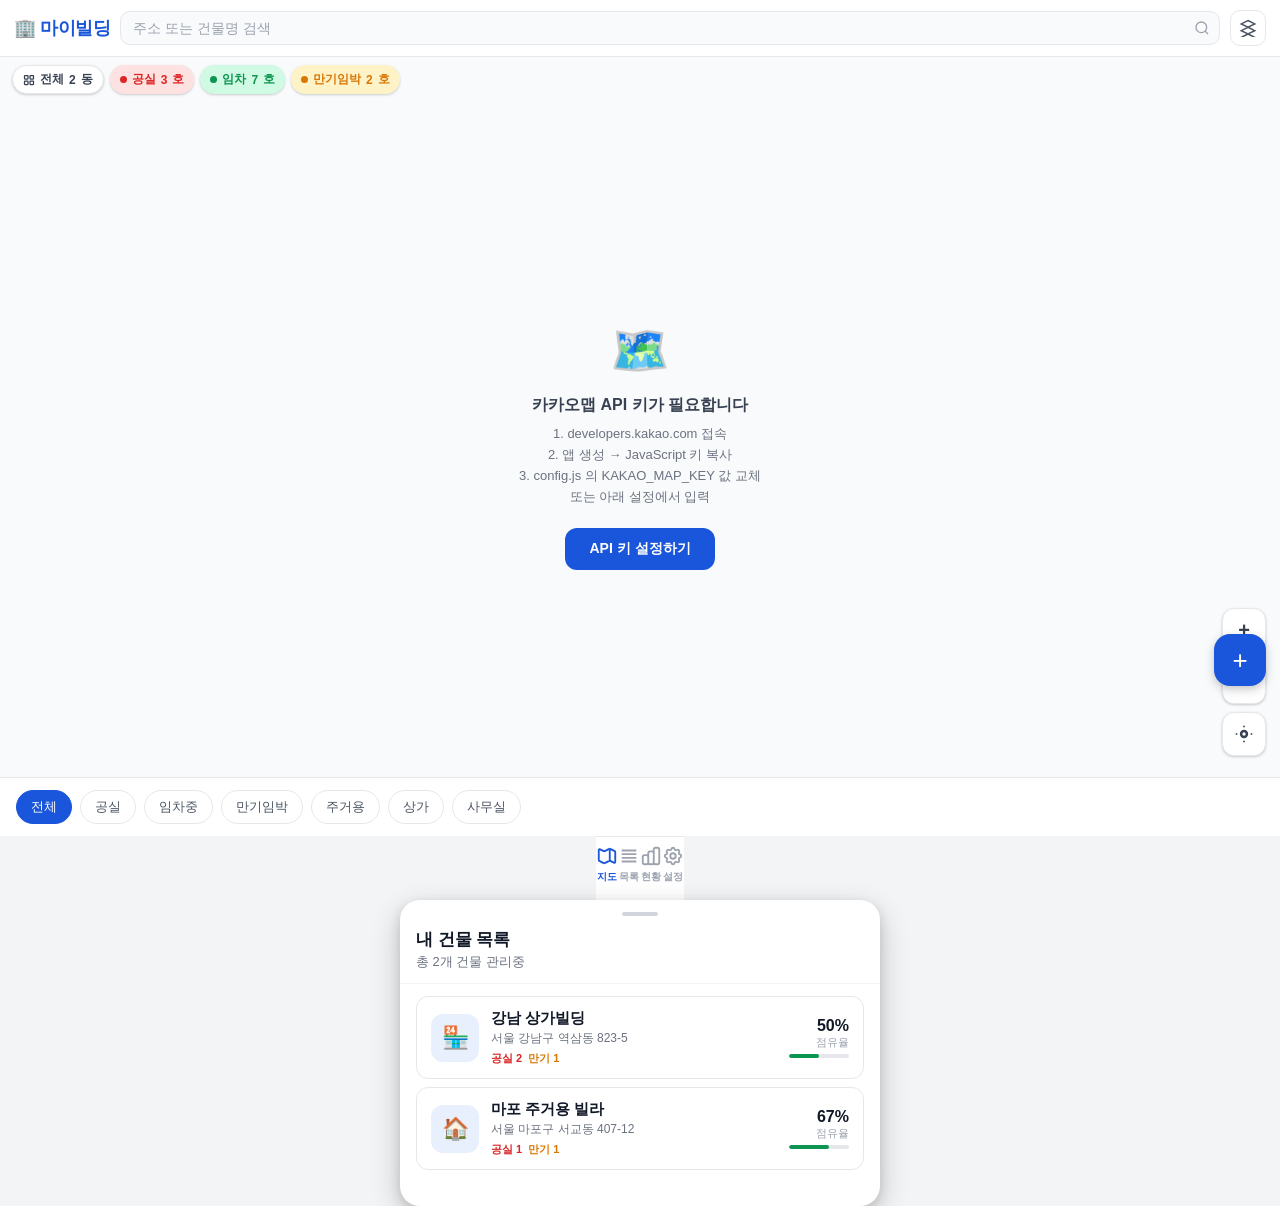
==== REMS/src/main/resources/static/index.html @ eef6f263 "just do it!" ====
<!DOCTYPE html>
<html lang="ko">
<head>
    <meta charset="UTF-8">
    <meta name="viewport" content="width=device-width, initial-scale=1.0, maximum-scale=1.0, user-scalable=no">
    <meta name="theme-color" content="#1a56db">
    <meta name="apple-mobile-web-app-capable" content="yes">
    <meta name="apple-mobile-web-app-status-bar-style" content="default">
    <meta name="apple-mobile-web-app-title" content="마이빌딩">
    <title>마이빌딩 — 부동산 현황 관리</title>
    <link rel="manifest" href="manifest.json">
    <link rel="apple-touch-icon" href="icons/icon-192.png">

    <!-- 스타일시트 -->
    <link rel="stylesheet" href="styles.css">
</head>
<body>
<div id="app">
    <!-- TOP BAR -->
    <div id="topbar">
        <div class="logo">🏢 마이빌딩</div>
        <div id="search-wrap" style="position:relative;">
            <input id="search-input" type="text" placeholder="주소 또는 건물명 검색" autocomplete="off">
            <svg class="search-icon" width="16" height="16" fill="none" viewBox="0 0 24 24" stroke="currentColor" stroke-width="2">
                <circle cx="11" cy="11" r="8"/><path d="m21 21-4.35-4.35"/>
            </svg>
            <div id="search-results"></div>
        </div>
        <div id="topbar-actions">
            <button class="icon-btn" id="layer-btn" title="레이어">
                <svg width="18" height="18" fill="none" viewBox="0 0 24 24" stroke="currentColor" stroke-width="2">
                    <path d="M12 2l9 4.5-9 4.5-9-4.5L12 2zm0 9l9 4.5-9 4.5-9-4.5 9-4.5zm0 9l9 4.5-9 4.5-9-4.5 9-4.5"/>
                </svg>
            </button>
        </div>
    </div>

    <!-- MAP AREA -->
    <div id="map-wrap">
        <div id="map"></div>

        <!-- Stats bar -->
        <div id="stats-bar">
            <div class="stat-chip all" id="stat-all">
                <svg width="12" height="12" fill="none" viewBox="0 0 24 24" stroke="currentColor" stroke-width="2.5">
                    <rect x="3" y="3" width="7" height="7" rx="1"/><rect x="14" y="3" width="7" height="7" rx="1"/>
                    <rect x="3" y="14" width="7" height="7" rx="1"/><rect x="14" y="14" width="7" height="7" rx="1"/>
                </svg>
                전체 <span id="cnt-all">0</span>동
            </div>
            <div class="stat-chip empty">
                <div class="stat-dot"></div> 공실 <span id="cnt-empty">0</span>호
            </div>
            <div class="stat-chip occupied">
                <div class="stat-dot"></div> 임차 <span id="cnt-occupied">0</span>호
            </div>
            <div class="stat-chip expiring">
                <div class="stat-dot"></div> 만기임박 <span id="cnt-expiring">0</span>호
            </div>
        </div>

        <!-- Map picker UI -->
        <div id="map-picker-bar">📍 지도를 이동해서 건물 위치를 설정하세요</div>
        <div id="map-picker-crosshair">
            <svg width="40" height="60" viewBox="0 0 40 60">
                <circle cx="20" cy="20" r="12" fill="#1a56db" opacity="0.9"/>
                <circle cx="20" cy="20" r="5" fill="white"/>
                <path d="M20 32 L20 50" stroke="#1a56db" stroke-width="2.5" stroke-linecap="round"/>
            </svg>
        </div>
        <button id="map-picker-confirm">✓ 이 위치로 설정</button>

        <!-- Floating controls -->
        <div class="map-float-controls">
            <button class="map-ctrl-btn" id="zoom-in-btn">+</button>
            <button class="map-ctrl-btn" id="zoom-out-btn">−</button>
            <button class="map-ctrl-btn" id="my-location-btn" title="내 위치">
                <svg width="20" height="20" fill="none" viewBox="0 0 24 24" stroke="currentColor" stroke-width="2">
                    <circle cx="12" cy="12" r="3"/><path d="M12 2v2m0 16v2M2 12h2m16 0h2"/>
                    <path d="M12 8a4 4 0 100 8 4 4 0 000-8z"/>
                </svg>
            </button>
        </div>
        <button id="add-btn-float" title="건물 추가">+</button>

        <!-- Filter bar -->
        <div id="filter-bar">
            <div class="filter-chip active" data-filter="all">전체</div>
            <div class="filter-chip" data-filter="empty">공실</div>
            <div class="filter-chip" data-filter="occupied">임차중</div>
            <div class="filter-chip" data-filter="expiring">만기임박</div>
            <div class="filter-chip" data-filter="residential">주거용</div>
            <div class="filter-chip" data-filter="commercial">상가</div>
            <div class="filter-chip" data-filter="office">사무실</div>
        </div>
    </div>

    <!-- BOTTOM SHEET -->
    <div id="bottom-sheet">
        <div class="sheet-handle" id="sheet-handle"></div>
        <div class="sheet-header" id="sheet-header">
            <button class="sheet-close" id="sheet-close" onclick="closeSheet()">✕</button>
            <div class="sheet-title" id="sheet-title">내 건물 목록</div>
            <div class="sheet-subtitle" id="sheet-subtitle">지도에서 건물을 선택하거나 + 버튼으로 추가하세요</div>
        </div>
        <div class="sheet-body" id="sheet-body"></div>
    </div>

    <!-- BOTTOM NAV -->
    <nav id="bottom-nav">
        <button class="nav-tab active" data-tab="map" onclick="switchTab('map')">
            <svg fill="none" viewBox="0 0 24 24" stroke="currentColor" stroke-width="2">
                <path d="M9 20l-5.447-2.724A1 1 0 013 16.382V5.618a1 1 0 011.447-.894L9 7m0 13l6-3m-6-10l6-3m0 13l4.553 2.276A1 1 0 0021 18.382V7.618a1 1 0 00-.553-.894L15 4m0 13V4"/>
            </svg>
            지도
        </button>
        <button class="nav-tab" data-tab="list" onclick="switchTab('list')">
            <svg fill="none" viewBox="0 0 24 24" stroke="currentColor" stroke-width="2">
                <path d="M4 6h16M4 10h16M4 14h16M4 18h16"/>
            </svg>
            목록
        </button>
        <button class="nav-tab" data-tab="stats" onclick="switchTab('stats')">
            <svg fill="none" viewBox="0 0 24 24" stroke="currentColor" stroke-width="2">
                <path d="M9 19v-6a2 2 0 00-2-2H5a2 2 0 00-2 2v6a2 2 0 002 2h2a2 2 0 002-2zm0 0V9a2 2 0 012-2h2a2 2 0 012 2v10m-6 0a2 2 0 002 2h2a2 2 0 002-2m0 0V5a2 2 0 012-2h2a2 2 0 012 2v14a2 2 0 01-2 2h-2a2 2 0 01-2-2z"/>
            </svg>
            현황
        </button>
        <button class="nav-tab" data-tab="settings" onclick="switchTab('settings')">
            <svg fill="none" viewBox="0 0 24 24" stroke="currentColor" stroke-width="2">
                <path d="M10.325 4.317c.426-1.756 2.924-1.756 3.35 0a1.724 1.724 0 002.573 1.066c1.543-.94 3.31.826 2.37 2.37a1.724 1.724 0 001.065 2.572c1.756.426 1.756 2.924 0 3.35a1.724 1.724 0 00-1.066 2.573c.94 1.543-.826 3.31-2.37 2.37a1.724 1.724 0 00-2.572 1.065c-.426 1.756-2.924 1.756-3.35 0a1.724 1.724 0 00-2.573-1.066c-1.543.94-3.31-.826-2.37-2.37a1.724 1.724 0 00-1.065-2.572c-1.756-.426-1.756-2.924 0-3.35a1.724 1.724 0 001.066-2.573c-.94-1.543.826-3.31 2.37-2.37.996.608 2.296.07 2.572-1.065z"/>
                <path d="M15 12a3 3 0 11-6 0 3 3 0 016 0z"/>
            </svg>
            설정
        </button>
    </nav>
</div>

<!-- MODAL -->
<div id="modal-overlay">
    <div id="modal">
        <div class="modal-header">
            <span class="modal-title" id="modal-title">건물 추가</span>
            <button class="modal-close" onclick="closeModal()">✕</button>
        </div>
        <div class="modal-body" id="modal-body"></div>
        <div class="modal-footer" id="modal-footer"></div>
    </div>
</div>

<!-- TOAST -->
<div id="toast"></div>

<!-- 설정 (민감한 값) -->
<script src="config.js"></script>
<!-- 앱 스크립트 -->
<script src="app.js"></script>
<!-- 카카오맵 SDK 동적 로드 -->
<script>
    (function () {
        var key = (window.APP_CONFIG && window.APP_CONFIG.KAKAO_MAP_KEY) || '';
        if (!key || key === 'YOUR_KAKAO_MAP_KEY') {
            // 키가 없으면 안내 화면 표시
            if (typeof showMapFallback === 'function') showMapFallback();
            return;
        }
        var s = document.createElement('script');
        s.src = 'https://dapi.kakao.com/v2/maps/sdk.js?appkey=' + key + '&libraries=services,clusterer&autoload=false';
        s.onload = function () { kakao.maps.load(initMap); };
        s.onerror = function () { if (typeof showMapFallback === 'function') showMapFallback(); };
        document.head.appendChild(s);
    })();
</script>
</body>
</html>
---- REMS/src/main/resources/static/styles.css ----
*, *::before, *::after { box-sizing: border-box; margin: 0; padding: 0; }

:root {
    --blue: #1a56db;
    --blue-light: #e8f0fe;
    --blue-mid: #3b82f6;
    --green: #0d9451;
    --green-light: #d1fae5;
    --red: #dc2626;
    --red-light: #fee2e2;
    --amber: #d97706;
    --amber-light: #fef3c7;
    --gray-50: #f9fafb;
    --gray-100: #f3f4f6;
    --gray-200: #e5e7eb;
    --gray-300: #d1d5db;
    --gray-400: #9ca3af;
    --gray-500: #6b7280;
    --gray-600: #4b5563;
    --gray-700: #374151;
    --gray-800: #1f2937;
    --gray-900: #111827;
    --white: #ffffff;
    --shadow-sm: 0 1px 3px rgba(0,0,0,0.12), 0 1px 2px rgba(0,0,0,0.08);
    --shadow-md: 0 4px 12px rgba(0,0,0,0.15), 0 2px 6px rgba(0,0,0,0.10);
    --shadow-lg: 0 10px 30px rgba(0,0,0,0.20), 0 4px 12px rgba(0,0,0,0.12);
    --radius-sm: 8px;
    --radius-md: 12px;
    --radius-lg: 16px;
    --radius-xl: 20px;
    --font: -apple-system, BlinkMacSystemFont, 'Pretendard', 'Apple SD Gothic Neo', 'Noto Sans KR', sans-serif;
}

html, body { height: 100%; overflow: hidden; font-family: var(--font); background: var(--gray-100); }

/* ===== APP SHELL ===== */
#app { display: flex; flex-direction: column; height: 100vh; height: 100dvh; }

/* TOP BAR */
#topbar {
    display: flex; align-items: center; gap: 10px;
    padding: 10px 14px; padding-top: max(10px, env(safe-area-inset-top));
    background: var(--white); border-bottom: 1px solid var(--gray-200);
    z-index: 100; flex-shrink: 0;
}
#topbar .logo {
    font-size: 18px; font-weight: 700; color: var(--blue);
    letter-spacing: -0.5px; flex-shrink: 0;
}
#search-wrap {
    flex: 1; position: relative;
}
#search-input {
    width: 100%; padding: 8px 36px 8px 12px; border-radius: 10px;
    border: 1px solid var(--gray-200); background: var(--gray-50);
    font-size: 14px; color: var(--gray-800); outline: none;
    font-family: var(--font);
    transition: border-color 0.2s, box-shadow 0.2s;
}
#search-input:focus { border-color: var(--blue); box-shadow: 0 0 0 3px rgba(26,86,219,0.12); background: var(--white); }
#search-input::placeholder { color: var(--gray-400); }
.search-icon {
    position: absolute; right: 10px; top: 50%; transform: translateY(-50%);
    color: var(--gray-400); pointer-events: none;
}
#topbar-actions { display: flex; gap: 6px; flex-shrink: 0; }
.icon-btn {
    width: 36px; height: 36px; border-radius: 10px; border: 1px solid var(--gray-200);
    background: var(--white); display: flex; align-items: center; justify-content: center;
    cursor: pointer; color: var(--gray-600); font-size: 18px;
    transition: background 0.15s, color 0.15s;
}
.icon-btn:active { background: var(--gray-100); }
.icon-btn.active { background: var(--blue); color: var(--white); border-color: var(--blue); }

/* MAP CONTAINER */
#map-wrap { flex: 1; position: relative; overflow: hidden; }
#map { width: 100%; height: 100%; }

/* MAP FLOATING CONTROLS */
.map-float-controls {
    position: absolute; right: 14px; bottom: 80px; z-index: 50;
    display: flex; flex-direction: column; gap: 8px;
}
.map-ctrl-btn {
    width: 44px; height: 44px; border-radius: 12px;
    background: var(--white); border: 1px solid var(--gray-200);
    box-shadow: var(--shadow-sm); display: flex; align-items: center;
    justify-content: center; cursor: pointer; color: var(--gray-700);
    font-size: 20px; font-weight: 700; transition: background 0.15s;
}
.map-ctrl-btn:active { background: var(--gray-100); }

#add-btn-float {
    position: absolute; right: 14px; bottom: 150px; z-index: 50;
    width: 52px; height: 52px; border-radius: 16px;
    background: var(--blue); border: none; color: var(--white);
    box-shadow: var(--shadow-md); display: flex; align-items: center;
    justify-content: center; cursor: pointer; font-size: 26px;
    transition: transform 0.2s, box-shadow 0.2s;
}
#add-btn-float:active { transform: scale(0.93); }

/* STATS BAR */
#stats-bar {
    position: absolute; top: 0; left: 0; right: 0; z-index: 40;
    padding: 8px 12px;
    display: flex; gap: 6px; overflow-x: auto; scrollbar-width: none;
}
#stats-bar::-webkit-scrollbar { display: none; }
.stat-chip {
    flex-shrink: 0; display: flex; align-items: center; gap: 5px;
    padding: 5px 10px; border-radius: 20px;
    font-size: 12px; font-weight: 600; white-space: nowrap;
    box-shadow: var(--shadow-sm);
}
.stat-chip.all { background: var(--white); color: var(--gray-700); border: 1px solid var(--gray-200); }
.stat-chip.empty { background: var(--red-light); color: var(--red); }
.stat-chip.occupied { background: var(--green-light); color: var(--green); }
.stat-chip.expiring { background: var(--amber-light); color: var(--amber); }
.stat-dot { width: 7px; height: 7px; border-radius: 50%; }
.stat-chip.empty .stat-dot { background: var(--red); }
.stat-chip.occupied .stat-dot { background: var(--green); }
.stat-chip.expiring .stat-dot { background: var(--amber); }

/* ===== BOTTOM SHEET ===== */
#bottom-sheet {
    position: absolute; left: 0; right: 0; bottom: 0; z-index: 200;
    background: var(--white);
    border-radius: var(--radius-xl) var(--radius-xl) 0 0;
    box-shadow: var(--shadow-lg);
    transform: translateY(100%);
    transition: transform 0.35s cubic-bezier(0.32, 0.72, 0, 1);
    max-height: 88vh; max-height: 88dvh;
    display: flex; flex-direction: column;
    padding-bottom: max(16px, env(safe-area-inset-bottom));
}
#bottom-sheet.peek { transform: translateY(calc(100% - 120px)); }
#bottom-sheet.half { transform: translateY(20%); }
#bottom-sheet.full { transform: translateY(0); }

/* 화면 정중앙 카드 표시 */
#bottom-sheet.center {
    top: 50%; bottom: auto; left: 50%;
    transform: translate(-50%, -50%);
    border-radius: var(--radius-xl);
    width: calc(100% - 32px); max-width: 460px;
    max-height: 80vh; max-height: 80dvh;
}

.sheet-handle {
    flex-shrink: 0; display: flex; justify-content: center; padding: 12px;
    cursor: grab;
}
.sheet-handle::after {
    content: ''; width: 36px; height: 4px; border-radius: 2px;
    background: var(--gray-300);
}

.sheet-header {
    flex-shrink: 0; padding: 0 16px 12px;
    border-bottom: 1px solid var(--gray-100);
    position: relative;
}
.sheet-close {
    display: none;
    position: absolute; top: -4px; right: 12px;
    width: 32px; height: 32px; border-radius: 8px; border: none;
    background: var(--gray-100); cursor: pointer; color: var(--gray-600);
    font-size: 16px; align-items: center; justify-content: center;
    z-index: 2;
}
#bottom-sheet.center .sheet-close { display: flex; }
.sheet-title { font-size: 17px; font-weight: 700; color: var(--gray-900); }
.sheet-subtitle { font-size: 13px; color: var(--gray-500); margin-top: 2px; }
.sheet-body { flex: 1; overflow-y: auto; padding: 12px 16px; }

/* BUILDING CARD IN SHEET */
.building-info-grid {
    display: grid; grid-template-columns: 1fr 1fr; gap: 10px; margin-bottom: 14px;
}
.info-card {
    background: var(--gray-50); border-radius: var(--radius-md);
    padding: 10px 12px;
}
.info-card-label { font-size: 11px; color: var(--gray-500); font-weight: 500; }
.info-card-value { font-size: 15px; font-weight: 700; color: var(--gray-900); margin-top: 2px; }

/* UNIT LIST */
.unit-list { display: flex; flex-direction: column; gap: 8px; }
.unit-item {
    display: flex; align-items: center; gap: 12px;
    padding: 12px 14px; border-radius: var(--radius-md);
    border: 1px solid var(--gray-200); background: var(--white);
    cursor: pointer; transition: border-color 0.15s;
}
.unit-item:active { background: var(--gray-50); }
.unit-item.empty { border-left: 3px solid var(--red); }
.unit-item.occupied { border-left: 3px solid var(--green); }
.unit-item.expiring { border-left: 3px solid var(--amber); }
.unit-status-badge {
    flex-shrink: 0; font-size: 10px; font-weight: 700;
    padding: 3px 7px; border-radius: 6px;
}
.unit-item.empty .unit-status-badge { background: var(--red-light); color: var(--red); }
.unit-item.occupied .unit-status-badge { background: var(--green-light); color: var(--green); }
.unit-item.expiring .unit-status-badge { background: var(--amber-light); color: var(--amber); }
.unit-name { font-size: 14px; font-weight: 600; color: var(--gray-900); }
.unit-detail { font-size: 12px; color: var(--gray-500); margin-top: 1px; }
.unit-rent { margin-left: auto; text-align: right; flex-shrink: 0; }
.unit-rent-main { font-size: 13px; font-weight: 700; color: var(--gray-900); }
.unit-rent-sub { font-size: 11px; color: var(--gray-400); }

/* BUILDING LIST MODE */
.building-list-item {
    display: flex; align-items: center; gap: 12px;
    padding: 12px 14px; border-radius: var(--radius-md);
    border: 1px solid var(--gray-200); background: var(--white);
    cursor: pointer; margin-bottom: 8px;
    transition: border-color 0.15s;
}
.building-list-item:active { background: var(--gray-50); }
.building-thumb {
    width: 48px; height: 48px; border-radius: 12px;
    background: var(--blue-light); display: flex; align-items: center;
    justify-content: center; font-size: 22px; flex-shrink: 0;
}
.building-list-name { font-size: 15px; font-weight: 700; color: var(--gray-900); }
.building-list-addr { font-size: 12px; color: var(--gray-500); margin-top: 2px; }
.building-occupancy {
    margin-left: auto; text-align: right; flex-shrink: 0;
}
.occupancy-pct { font-size: 16px; font-weight: 700; color: var(--gray-900); }
.occupancy-label { font-size: 11px; color: var(--gray-400); }
.occupancy-bar {
    margin-top: 4px; height: 4px; background: var(--gray-200);
    border-radius: 2px; width: 60px; overflow: hidden;
}
.occupancy-fill { height: 100%; border-radius: 2px; background: var(--green); }

/* ===== MODAL / FULL FORM ===== */
#modal-overlay {
    display: none; position: fixed; inset: 0; z-index: 500;
    background: rgba(0,0,0,0.45);
    align-items: flex-end;
}
#modal-overlay.show { display: flex; }

#modal {
    background: var(--white); border-radius: var(--radius-xl) var(--radius-xl) 0 0;
    width: 100%; max-height: 92vh; max-height: 92dvh;
    display: flex; flex-direction: column;
    padding-bottom: max(20px, env(safe-area-inset-bottom));
    animation: slideUp 0.3s cubic-bezier(0.32, 0.72, 0, 1);
}
@keyframes slideUp { from { transform: translateY(100%); } to { transform: translateY(0); } }

.modal-header {
    flex-shrink: 0; padding: 16px 16px 12px;
    border-bottom: 1px solid var(--gray-100);
    display: flex; align-items: center; justify-content: space-between;
}
.modal-title { font-size: 17px; font-weight: 700; color: var(--gray-900); }
.modal-close {
    width: 32px; height: 32px; border-radius: 8px; border: none;
    background: var(--gray-100); cursor: pointer; color: var(--gray-600);
    font-size: 18px; display: flex; align-items: center; justify-content: center;
}
.modal-body { flex: 1; overflow-y: auto; padding: 16px; }
.modal-footer {
    flex-shrink: 0; padding: 12px 16px;
    border-top: 1px solid var(--gray-100);
    display: flex; gap: 10px;
}

/* FORM ELEMENTS */
.form-group { margin-bottom: 16px; }
.form-label { font-size: 13px; font-weight: 600; color: var(--gray-700); margin-bottom: 6px; display: block; }
.form-input, .form-select, .form-textarea {
    width: 100%; padding: 10px 12px; border-radius: 10px;
    border: 1px solid var(--gray-200); background: var(--gray-50);
    font-size: 15px; color: var(--gray-900); outline: none;
    font-family: var(--font);
    transition: border-color 0.2s, box-shadow 0.2s;
}
.form-input:focus, .form-select:focus, .form-textarea:focus {
    border-color: var(--blue); box-shadow: 0 0 0 3px rgba(26,86,219,0.12);
    background: var(--white);
}
.form-textarea { resize: vertical; min-height: 80px; line-height: 1.5; }
.form-row { display: grid; grid-template-columns: 1fr 1fr; gap: 10px; }
.form-section-title {
    font-size: 13px; font-weight: 700; color: var(--blue);
    text-transform: uppercase; letter-spacing: 0.5px;
    margin: 20px 0 12px; padding-bottom: 8px;
    border-bottom: 1px solid var(--blue-light);
}

/* STATUS SELECTOR */
.status-selector { display: flex; gap: 8px; }
.status-option {
    flex: 1; padding: 9px 6px; border-radius: 10px;
    border: 1.5px solid var(--gray-200); text-align: center;
    cursor: pointer; font-size: 13px; font-weight: 600;
    transition: all 0.15s;
}
.status-option[data-status="empty"] { color: var(--red); }
.status-option[data-status="occupied"] { color: var(--green); }
.status-option[data-status="expiring"] { color: var(--amber); }
.status-option.selected[data-status="empty"] { background: var(--red-light); border-color: var(--red); }
.status-option.selected[data-status="occupied"] { background: var(--green-light); border-color: var(--green); }
.status-option.selected[data-status="expiring"] { background: var(--amber-light); border-color: var(--amber); }

/* BUTTONS */
.btn-primary {
    flex: 1; padding: 13px; border-radius: 12px; border: none;
    background: var(--blue); color: var(--white);
    font-size: 15px; font-weight: 700; cursor: pointer;
    font-family: var(--font); transition: opacity 0.15s;
}
.btn-primary:active { opacity: 0.85; }
.btn-secondary {
    padding: 13px 20px; border-radius: 12px; border: 1px solid var(--gray-200);
    background: var(--white); color: var(--gray-700);
    font-size: 15px; font-weight: 600; cursor: pointer;
    font-family: var(--font); transition: background 0.15s;
}
.btn-secondary:active { background: var(--gray-100); }
.btn-danger {
    padding: 13px 20px; border-radius: 12px; border: 1px solid var(--red-light);
    background: var(--white); color: var(--red);
    font-size: 15px; font-weight: 600; cursor: pointer;
    font-family: var(--font);
}

/* BOTTOM TAB NAV */
#bottom-nav {
    flex-shrink: 0; display: flex;
    background: var(--white); border-top: 1px solid var(--gray-200);
    padding-bottom: max(8px, env(safe-area-inset-bottom));
}
.nav-tab {
    flex: 1; display: flex; flex-direction: column; align-items: center;
    gap: 3px; padding: 8px 0; cursor: pointer;
    color: var(--gray-400); font-size: 10px; font-weight: 600;
    transition: color 0.15s;
    border: none; background: none; font-family: var(--font);
}
.nav-tab.active { color: var(--blue); }
.nav-tab svg { width: 22px; height: 22px; }

/* EMPTY STATE */
.empty-state {
    display: flex; flex-direction: column; align-items: center;
    justify-content: center; padding: 40px 20px; text-align: center;
}
.empty-state-icon { font-size: 48px; margin-bottom: 12px; }
.empty-state-title { font-size: 16px; font-weight: 700; color: var(--gray-700); }
.empty-state-sub { font-size: 13px; color: var(--gray-400); margin-top: 6px; line-height: 1.5; }

/* TOAST */
#toast {
    position: fixed; bottom: 90px; left: 50%; transform: translateX(-50%) translateY(20px);
    background: var(--gray-900); color: var(--white);
    padding: 10px 20px; border-radius: 20px; font-size: 13px; font-weight: 500;
    opacity: 0; transition: opacity 0.25s, transform 0.25s; z-index: 9999;
    white-space: nowrap;
}
#toast.show { opacity: 1; transform: translateX(-50%) translateY(0); }

/* CUSTOM MAP MARKERS */
.kakao-custom-overlay { cursor: pointer; }

/* SEARCH AUTOCOMPLETE */
#search-results {
    position: absolute; top: 100%; left: 0; right: 0; z-index: 300;
    background: var(--white); border-radius: var(--radius-md);
    border: 1px solid var(--gray-200); box-shadow: var(--shadow-md);
    margin-top: 4px; overflow: hidden; display: none;
}
#search-results.show { display: block; }
.search-result-item {
    padding: 11px 14px; border-bottom: 1px solid var(--gray-100);
    cursor: pointer; font-size: 14px; color: var(--gray-800);
}
.search-result-item:last-child { border-bottom: none; }
.search-result-item:active { background: var(--gray-50); }
.search-result-sub { font-size: 12px; color: var(--gray-400); margin-top: 2px; }

/* MAP PICKER OVERLAY */
#map-picker-bar {
    display: none; position: absolute; top: 0; left: 0; right: 0; z-index: 150;
    background: var(--blue); color: var(--white);
    padding: 12px 16px; text-align: center;
    font-size: 14px; font-weight: 600;
}
#map-picker-bar.show { display: block; }
#map-picker-crosshair {
    display: none; position: absolute; top: 50%; left: 50%; z-index: 140;
    transform: translate(-50%, -50%) translateY(-16px);
    pointer-events: none;
}
#map-picker-crosshair.show { display: block; }
#map-picker-confirm {
    display: none; position: absolute; bottom: 16px; left: 50%; z-index: 150;
    transform: translateX(-50%);
    background: var(--blue); color: var(--white);
    border: none; border-radius: 14px;
    padding: 13px 32px; font-size: 15px; font-weight: 700;
    cursor: pointer; box-shadow: var(--shadow-md);
    font-family: var(--font); white-space: nowrap;
}
#map-picker-confirm.show { display: block; }

/* FILTER BAR */
#filter-bar {
    position: absolute; bottom: 0; left: 0; right: 0;
    background: var(--white); border-top: 1px solid var(--gray-200);
    padding: 12px 16px; z-index: 50;
    display: flex; gap: 8px; overflow-x: auto; scrollbar-width: none;
}
#filter-bar::-webkit-scrollbar { display: none; }
.filter-chip {
    flex-shrink: 0; padding: 7px 14px; border-radius: 20px;
    border: 1px solid var(--gray-200); background: var(--white);
    font-size: 13px; font-weight: 500; color: var(--gray-600);
    cursor: pointer; white-space: nowrap;
    transition: all 0.15s;
}
.filter-chip.active { background: var(--blue); color: var(--white); border-color: var(--blue); }

/* UNIT DETAIL MODAL TABS */
.unit-tabs { display: flex; margin-bottom: 16px; border-bottom: 1px solid var(--gray-200); }
.unit-tab {
    flex: 1; padding: 10px; text-align: center; cursor: pointer;
    font-size: 14px; font-weight: 600; color: var(--gray-400);
    border-bottom: 2px solid transparent; transition: color 0.15s, border-color 0.15s;
}
.unit-tab.active { color: var(--blue); border-bottom-color: var(--blue); }

/* PINCH ZOOM HINT */
.map-hint {
    position: absolute; bottom: 60px; left: 50%; transform: translateX(-50%);
    background: rgba(0,0,0,0.6); color: var(--white);
    padding: 6px 14px; border-radius: 20px; font-size: 12px;
    pointer-events: none; z-index: 30; opacity: 0;
    animation: fadeHint 3s ease-in-out forwards;
}
@keyframes fadeHint {
    0% { opacity: 0; } 10% { opacity: 1; } 80% { opacity: 1; } 100% { opacity: 0; }
}

/* RESPONSIVE — tablet */
@media (min-width: 640px) {
    #bottom-sheet { max-width: 480px; left: 50%; transform: translateX(-50%) translateY(100%); border-radius: var(--radius-xl); }
    #bottom-sheet.peek { transform: translateX(-50%) translateY(calc(100% - 120px)); }
    #bottom-sheet.half { transform: translateX(-50%) translateY(20%); }
    #bottom-sheet.full { transform: translateX(-50%) translateY(0); }
    #bottom-sheet.center { transform: translate(-50%, -50%); }
    #bottom-nav { max-width: 480px; margin: 0 auto; }
}
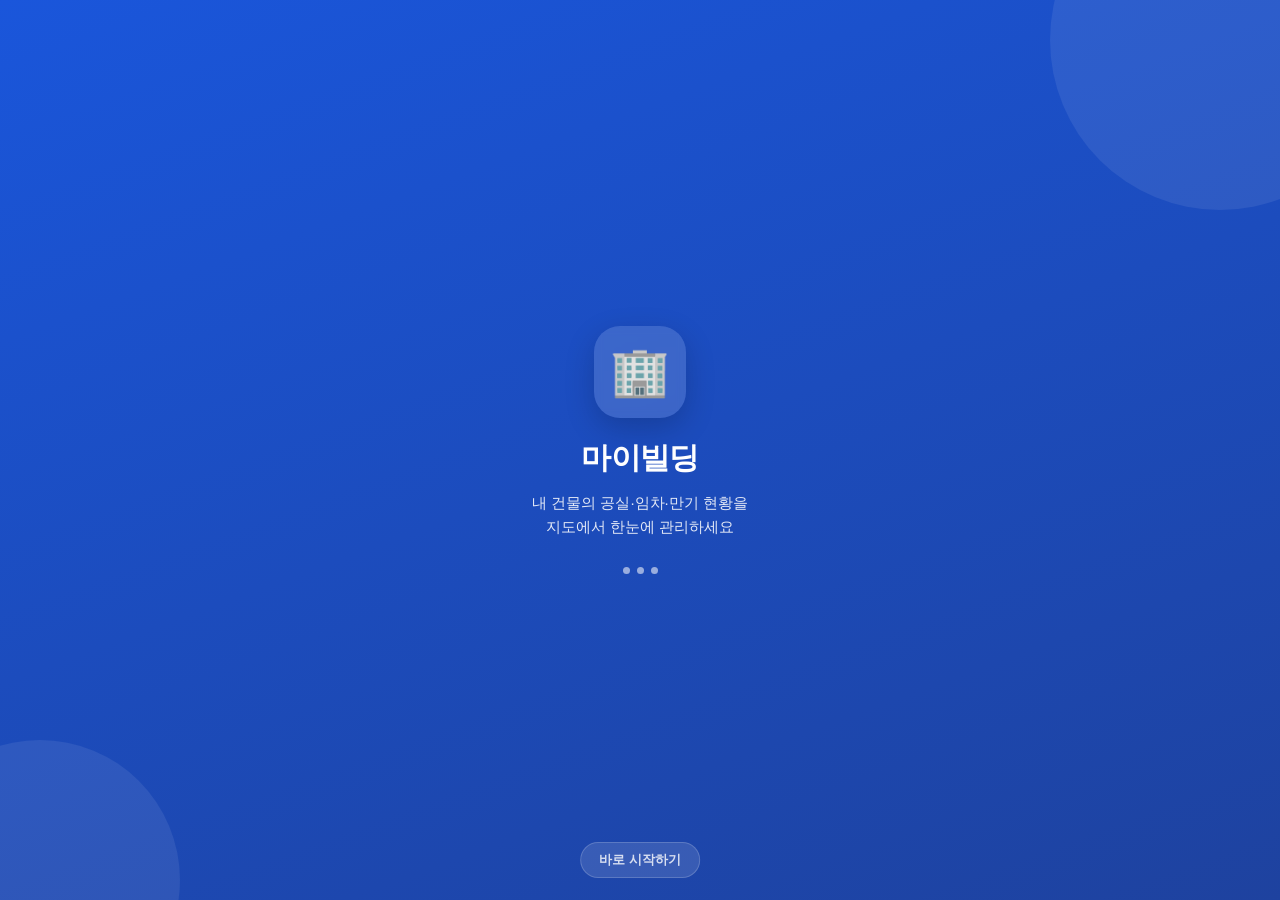
==== commit b9ee3b47: "메인 화면 구성, 프론트 파일 이름 변경" ====
--- a/REMS/src/main/resources/static/index.html
+++ b/REMS/src/main/resources/static/index.html
@@ -4,172 +4,160 @@
     <meta charset="UTF-8">
     <meta name="viewport" content="width=device-width, initial-scale=1.0, maximum-scale=1.0, user-scalable=no">
     <meta name="theme-color" content="#1a56db">
-    <meta name="apple-mobile-web-app-capable" content="yes">
-    <meta name="apple-mobile-web-app-status-bar-style" content="default">
-    <meta name="apple-mobile-web-app-title" content="마이빌딩">
-    <title>마이빌딩 — 부동산 현황 관리</title>
-    <link rel="manifest" href="manifest.json">
-    <link rel="apple-touch-icon" href="icons/icon-192.png">
+    <title>마이빌딩</title>
+    <style>
+        *, *::before, *::after { box-sizing: border-box; margin: 0; padding: 0; }
 
-    <!-- 스타일시트 -->
-    <link rel="stylesheet" href="styles.css">
+        :root {
+            --blue: #1a56db;
+            --blue-light: #e8f0fe;
+            --blue-dark: #1e429f;
+            --white: #ffffff;
+            --font: -apple-system, BlinkMacSystemFont, 'Pretendard', 'Apple SD Gothic Neo', 'Noto Sans KR', sans-serif;
+        }
+
+        html, body { height: 100%; font-family: var(--font); }
+
+        .intro {
+            min-height: 100vh; min-height: 100dvh;
+            display: flex; flex-direction: column;
+            align-items: center; justify-content: center;
+            padding: 24px;
+            background: linear-gradient(160deg, var(--blue) 0%, var(--blue-dark) 100%);
+            position: relative; overflow: hidden;
+            /* 전체 페이드아웃 (마지막에 사라짐) */
+            opacity: 1;
+            transition: opacity 0.6s ease;
+        }
+        .intro.leaving { opacity: 0; }
+
+        /* 은은한 배경 장식 */
+        .intro::before, .intro::after {
+            content: ''; position: absolute; border-radius: 50%;
+            background: rgba(255,255,255,0.08); pointer-events: none;
+        }
+        .intro::before { width: 340px; height: 340px; top: -130px; right: -110px; }
+        .intro::after  { width: 280px; height: 280px; bottom: -120px; left: -100px; }
+
+        .intro-inner {
+            position: relative; z-index: 1; text-align: center;
+            /* 슥 떠오르며 나타남 */
+            opacity: 0; transform: translateY(14px);
+            animation: rise 0.8s cubic-bezier(0.22, 1, 0.36, 1) forwards;
+        }
+        @keyframes rise {
+            to { opacity: 1; transform: translateY(0); }
+        }
+
+        .logo {
+            width: 92px; height: 92px; margin: 0 auto 20px;
+            border-radius: 26px;
+            background: rgba(255,255,255,0.14);
+            backdrop-filter: blur(4px);
+            display: flex; align-items: center; justify-content: center;
+            font-size: 48px;
+            box-shadow: 0 10px 30px rgba(0,0,0,0.18);
+            animation: pulse 2.4s ease-in-out infinite;
+        }
+        @keyframes pulse {
+            0%, 100% { transform: scale(1); }
+            50% { transform: scale(1.05); }
+        }
+
+        .name {
+            font-size: 30px; font-weight: 800; color: var(--white);
+            letter-spacing: -0.6px;
+        }
+        .tagline {
+            margin-top: 12px;
+            font-size: 15px; line-height: 1.6;
+            color: rgba(255,255,255,0.88);
+            font-weight: 500;
+        }
+
+        /* 진행 인디케이터 */
+        .dots {
+            margin-top: 28px;
+            display: flex; gap: 7px; justify-content: center;
+        }
+        .dots span {
+            width: 7px; height: 7px; border-radius: 50%;
+            background: rgba(255,255,255,0.55);
+            animation: blink 1.2s ease-in-out infinite;
+        }
+        .dots span:nth-child(2) { animation-delay: 0.2s; }
+        .dots span:nth-child(3) { animation-delay: 0.4s; }
+        @keyframes blink {
+            0%, 100% { opacity: 0.35; transform: scale(0.9); }
+            50% { opacity: 1; transform: scale(1.15); }
+        }
+
+        .skip {
+            position: absolute; bottom: max(22px, env(safe-area-inset-bottom)); left: 50%;
+            transform: translateX(-50%);
+            z-index: 2;
+            color: rgba(255,255,255,0.8);
+            font-size: 13px; font-weight: 600;
+            background: rgba(255,255,255,0.12);
+            border: 1px solid rgba(255,255,255,0.18);
+            border-radius: 18px;
+            padding: 8px 18px;
+            cursor: pointer; font-family: var(--font);
+        }
+        .skip:active { background: rgba(255,255,255,0.22); }
+
+        @media (prefers-reduced-motion: reduce) {
+            .intro-inner { animation: none; opacity: 1; transform: none; }
+            .logo { animation: none; }
+            .dots span { animation: none; opacity: 0.7; }
+        }
+    </style>
 </head>
 <body>
-<div id="app">
-    <!-- TOP BAR -->
-    <div id="topbar">
-        <div class="logo">🏢 마이빌딩</div>
-        <div id="search-wrap" style="position:relative;">
-            <input id="search-input" type="text" placeholder="주소 또는 건물명 검색" autocomplete="off">
-            <svg class="search-icon" width="16" height="16" fill="none" viewBox="0 0 24 24" stroke="currentColor" stroke-width="2">
-                <circle cx="11" cy="11" r="8"/><path d="m21 21-4.35-4.35"/>
-            </svg>
-            <div id="search-results"></div>
+    <div class="intro" id="intro">
+        <div class="intro-inner">
+            <div class="logo">🏢</div>
+            <div class="name">마이빌딩</div>
+            <div class="tagline">내 건물의 공실·임차·만기 현황을<br>지도에서 한눈에 관리하세요</div>
+            <div class="dots"><span></span><span></span><span></span></div>
         </div>
-        <div id="topbar-actions">
-            <button class="icon-btn" id="layer-btn" title="레이어">
-                <svg width="18" height="18" fill="none" viewBox="0 0 24 24" stroke="currentColor" stroke-width="2">
-                    <path d="M12 2l9 4.5-9 4.5-9-4.5L12 2zm0 9l9 4.5-9 4.5-9-4.5 9-4.5zm0 9l9 4.5-9 4.5-9-4.5 9-4.5"/>
-                </svg>
-            </button>
-        </div>
+        <button class="skip" id="skip">바로 시작하기</button>
     </div>
 
-    <!-- MAP AREA -->
-    <div id="map-wrap">
-        <div id="map"></div>
+    <script>
+        (function () {
+            var NEXT = 'login.html';   // 이동할 로그인 페이지
+            var STAY = 2200;           // 화면에 머무는 시간(ms)
+            var FADE = 600;            // 페이드아웃 시간(ms, CSS transition 과 동일)
 
-        <!-- Stats bar -->
-        <div id="stats-bar">
-            <div class="stat-chip all" id="stat-all">
-                <svg width="12" height="12" fill="none" viewBox="0 0 24 24" stroke="currentColor" stroke-width="2.5">
-                    <rect x="3" y="3" width="7" height="7" rx="1"/><rect x="14" y="3" width="7" height="7" rx="1"/>
-                    <rect x="3" y="14" width="7" height="7" rx="1"/><rect x="14" y="14" width="7" height="7" rx="1"/>
-                </svg>
-                전체 <span id="cnt-all">0</span>동
-            </div>
-            <div class="stat-chip empty">
-                <div class="stat-dot"></div> 공실 <span id="cnt-empty">0</span>호
-            </div>
-            <div class="stat-chip occupied">
-                <div class="stat-dot"></div> 임차 <span id="cnt-occupied">0</span>호
-            </div>
-            <div class="stat-chip expiring">
-                <div class="stat-dot"></div> 만기임박 <span id="cnt-expiring">0</span>호
-            </div>
-        </div>
+            var intro = document.getElementById('intro');
+            var moved = false;
 
-        <!-- Map picker UI -->
-        <div id="map-picker-bar">📍 지도를 이동해서 건물 위치를 설정하세요</div>
-        <div id="map-picker-crosshair">
-            <svg width="40" height="60" viewBox="0 0 40 60">
-                <circle cx="20" cy="20" r="12" fill="#1a56db" opacity="0.9"/>
-                <circle cx="20" cy="20" r="5" fill="white"/>
-                <path d="M20 32 L20 50" stroke="#1a56db" stroke-width="2.5" stroke-linecap="round"/>
-            </svg>
-        </div>
-        <button id="map-picker-confirm">✓ 이 위치로 설정</button>
+            function go() {
+                if (moved) return;
+                moved = true;
+                intro.classList.add('leaving');      // 슥 사라짐
+                setTimeout(function () {
+                    window.location.replace(NEXT);   // history 에 안 남도록 replace
+                }, FADE);
+            }
 
-        <!-- Floating controls -->
-        <div class="map-float-controls">
-            <button class="map-ctrl-btn" id="zoom-in-btn">+</button>
-            <button class="map-ctrl-btn" id="zoom-out-btn">−</button>
-            <button class="map-ctrl-btn" id="my-location-btn" title="내 위치">
-                <svg width="20" height="20" fill="none" viewBox="0 0 24 24" stroke="currentColor" stroke-width="2">
-                    <circle cx="12" cy="12" r="3"/><path d="M12 2v2m0 16v2M2 12h2m16 0h2"/>
-                    <path d="M12 8a4 4 0 100 8 4 4 0 000-8z"/>
-                </svg>
-            </button>
-        </div>
-        <button id="add-btn-float" title="건물 추가">+</button>
+            // 일정 시간 뒤 자동 이동
+            var timer = setTimeout(go, STAY);
 
-        <!-- Filter bar -->
-        <div id="filter-bar">
-            <div class="filter-chip active" data-filter="all">전체</div>
-            <div class="filter-chip" data-filter="empty">공실</div>
-            <div class="filter-chip" data-filter="occupied">임차중</div>
-            <div class="filter-chip" data-filter="expiring">만기임박</div>
-            <div class="filter-chip" data-filter="residential">주거용</div>
-            <div class="filter-chip" data-filter="commercial">상가</div>
-            <div class="filter-chip" data-filter="office">사무실</div>
-        </div>
-    </div>
+            // "바로 시작하기" 누르면 즉시 이동
+            document.getElementById('skip').addEventListener('click', function () {
+                clearTimeout(timer);
+                go();
+            });
 
-    <!-- BOTTOM SHEET -->
-    <div id="bottom-sheet">
-        <div class="sheet-handle" id="sheet-handle"></div>
-        <div class="sheet-header" id="sheet-header">
-            <button class="sheet-close" id="sheet-close" onclick="closeSheet()">✕</button>
-            <div class="sheet-title" id="sheet-title">내 건물 목록</div>
-            <div class="sheet-subtitle" id="sheet-subtitle">지도에서 건물을 선택하거나 + 버튼으로 추가하세요</div>
-        </div>
-        <div class="sheet-body" id="sheet-body"></div>
-    </div>
-
-    <!-- BOTTOM NAV -->
-    <nav id="bottom-nav">
-        <button class="nav-tab active" data-tab="map" onclick="switchTab('map')">
-            <svg fill="none" viewBox="0 0 24 24" stroke="currentColor" stroke-width="2">
-                <path d="M9 20l-5.447-2.724A1 1 0 013 16.382V5.618a1 1 0 011.447-.894L9 7m0 13l6-3m-6-10l6-3m0 13l4.553 2.276A1 1 0 0021 18.382V7.618a1 1 0 00-.553-.894L15 4m0 13V4"/>
-            </svg>
-            지도
-        </button>
-        <button class="nav-tab" data-tab="list" onclick="switchTab('list')">
-            <svg fill="none" viewBox="0 0 24 24" stroke="currentColor" stroke-width="2">
-                <path d="M4 6h16M4 10h16M4 14h16M4 18h16"/>
-            </svg>
-            목록
-        </button>
-        <button class="nav-tab" data-tab="stats" onclick="switchTab('stats')">
-            <svg fill="none" viewBox="0 0 24 24" stroke="currentColor" stroke-width="2">
-                <path d="M9 19v-6a2 2 0 00-2-2H5a2 2 0 00-2 2v6a2 2 0 002 2h2a2 2 0 002-2zm0 0V9a2 2 0 012-2h2a2 2 0 012 2v10m-6 0a2 2 0 002 2h2a2 2 0 002-2m0 0V5a2 2 0 012-2h2a2 2 0 012 2v14a2 2 0 01-2 2h-2a2 2 0 01-2-2z"/>
-            </svg>
-            현황
-        </button>
-        <button class="nav-tab" data-tab="settings" onclick="switchTab('settings')">
-            <svg fill="none" viewBox="0 0 24 24" stroke="currentColor" stroke-width="2">
-                <path d="M10.325 4.317c.426-1.756 2.924-1.756 3.35 0a1.724 1.724 0 002.573 1.066c1.543-.94 3.31.826 2.37 2.37a1.724 1.724 0 001.065 2.572c1.756.426 1.756 2.924 0 3.35a1.724 1.724 0 00-1.066 2.573c.94 1.543-.826 3.31-2.37 2.37a1.724 1.724 0 00-2.572 1.065c-.426 1.756-2.924 1.756-3.35 0a1.724 1.724 0 00-2.573-1.066c-1.543.94-3.31-.826-2.37-2.37a1.724 1.724 0 00-1.065-2.572c-1.756-.426-1.756-2.924 0-3.35a1.724 1.724 0 001.066-2.573c-.94-1.543.826-3.31 2.37-2.37.996.608 2.296.07 2.572-1.065z"/>
-                <path d="M15 12a3 3 0 11-6 0 3 3 0 016 0z"/>
-            </svg>
-            설정
-        </button>
-    </nav>
-</div>
-
-<!-- MODAL -->
-<div id="modal-overlay">
-    <div id="modal">
-        <div class="modal-header">
-            <span class="modal-title" id="modal-title">건물 추가</span>
-            <button class="modal-close" onclick="closeModal()">✕</button>
-        </div>
-        <div class="modal-body" id="modal-body"></div>
-        <div class="modal-footer" id="modal-footer"></div>
-    </div>
-</div>
-
-<!-- TOAST -->
-<div id="toast"></div>
-
-<!-- 설정 (민감한 값) -->
-<script src="config.js"></script>
-<!-- 앱 스크립트 -->
-<script src="app.js"></script>
-<!-- 카카오맵 SDK 동적 로드 -->
-<script>
-    (function () {
-        var key = (window.APP_CONFIG && window.APP_CONFIG.KAKAO_MAP_KEY) || '';
-        if (!key || key === 'YOUR_KAKAO_MAP_KEY') {
-            // 키가 없으면 안내 화면 표시
-            if (typeof showMapFallback === 'function') showMapFallback();
-            return;
-        }
-        var s = document.createElement('script');
-        s.src = 'https://dapi.kakao.com/v2/maps/sdk.js?appkey=' + key + '&libraries=services,clusterer&autoload=false';
-        s.onload = function () { kakao.maps.load(initMap); };
-        s.onerror = function () { if (typeof showMapFallback === 'function') showMapFallback(); };
-        document.head.appendChild(s);
-    })();
-</script>
+            // 화면 아무 곳이나 탭해도 즉시 이동
+            intro.addEventListener('click', function (e) {
+                if (e.target.id === 'skip') return; // 버튼은 위에서 처리
+                clearTimeout(timer);
+                go();
+            });
+        })();
+    </script>
 </body>
-</html>+</html>
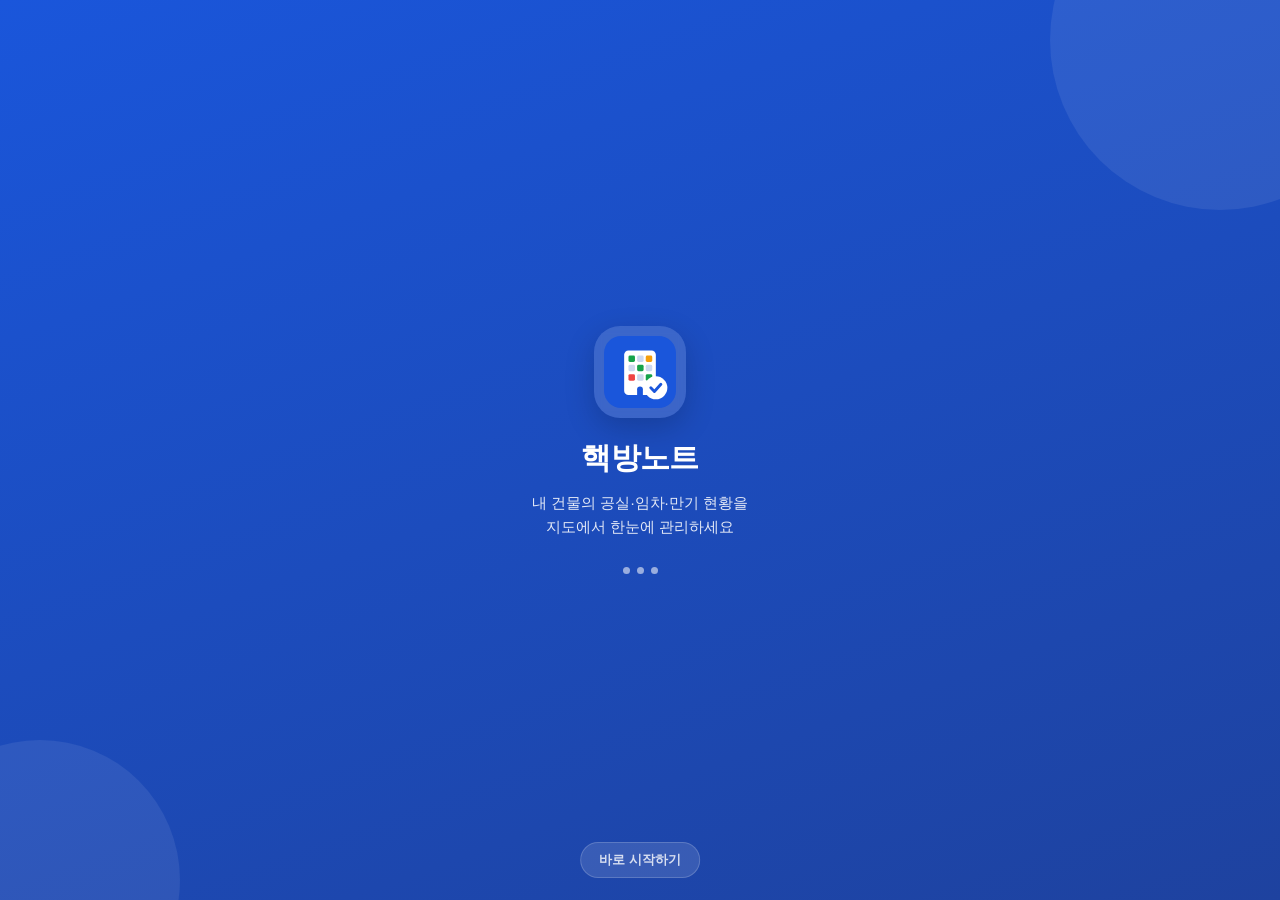
==== commit c5ca9206: "PWA 설정" ====
--- a/REMS/src/main/resources/static/index.html
+++ b/REMS/src/main/resources/static/index.html
@@ -4,7 +4,14 @@
     <meta charset="UTF-8">
     <meta name="viewport" content="width=device-width, initial-scale=1.0, maximum-scale=1.0, user-scalable=no">
     <meta name="theme-color" content="#1a56db">
-    <title>마이빌딩</title>
+    <link rel="manifest" href="manifest.json">
+    <meta name="mobile-web-app-capable" content="yes">
+    <meta name="apple-mobile-web-app-capable" content="yes">
+    <meta name="apple-mobile-web-app-status-bar-style" content="default">
+    <meta name="apple-mobile-web-app-title" content="핵방노트">
+    <link rel="apple-touch-icon" href="icons/apple-touch-icon.png">
+    <link rel="icon" type="image/png" sizes="32x32" href="icons/favicon-32.png">
+    <title>핵방노트</title>
     <style>
         *, *::before, *::after { box-sizing: border-box; margin: 0; padding: 0; }
 
@@ -116,8 +123,8 @@
 <body>
     <div class="intro" id="intro">
         <div class="intro-inner">
-            <div class="logo">🏢</div>
-            <div class="name">마이빌딩</div>
+            <div class="logo"><svg class="brand-mark" width="72" height="72" viewBox="0 0 100 100" xmlns="http://www.w3.org/2000/svg" aria-hidden="true" style=""><rect width="100" height="100" rx="24" fill="#1a56db"/><rect x="28" y="20" width="44" height="62" rx="6" fill="#fff"/><rect x="34" y="27" width="9" height="9" rx="2" fill="#16a34a"/><rect x="46" y="27" width="9" height="9" rx="2" fill="#cdd9ef"/><rect x="58" y="27" width="9" height="9" rx="2" fill="#f59e0b"/><rect x="34" y="40" width="9" height="9" rx="2" fill="#cdd9ef"/><rect x="46" y="40" width="9" height="9" rx="2" fill="#16a34a"/><rect x="58" y="40" width="9" height="9" rx="2" fill="#cdd9ef"/><rect x="34" y="53" width="9" height="9" rx="2" fill="#ef4444"/><rect x="46" y="53" width="9" height="9" rx="2" fill="#cdd9ef"/><rect x="58" y="53" width="9" height="9" rx="2" fill="#16a34a"/><path d="M46 82 v-8 a4 4 0 0 1 8 0 v8 z" fill="#1a56db"/><circle cx="72" cy="72" r="16" fill="#fff"/><path d="M65 72 l5 5 l9 -10" fill="none" stroke="#1a56db" stroke-width="4" stroke-linecap="round" stroke-linejoin="round"/></svg></div>
+            <div class="name">핵방노트</div>
             <div class="tagline">내 건물의 공실·임차·만기 현황을<br>지도에서 한눈에 관리하세요</div>
             <div class="dots"><span></span><span></span><span></span></div>
         </div>
